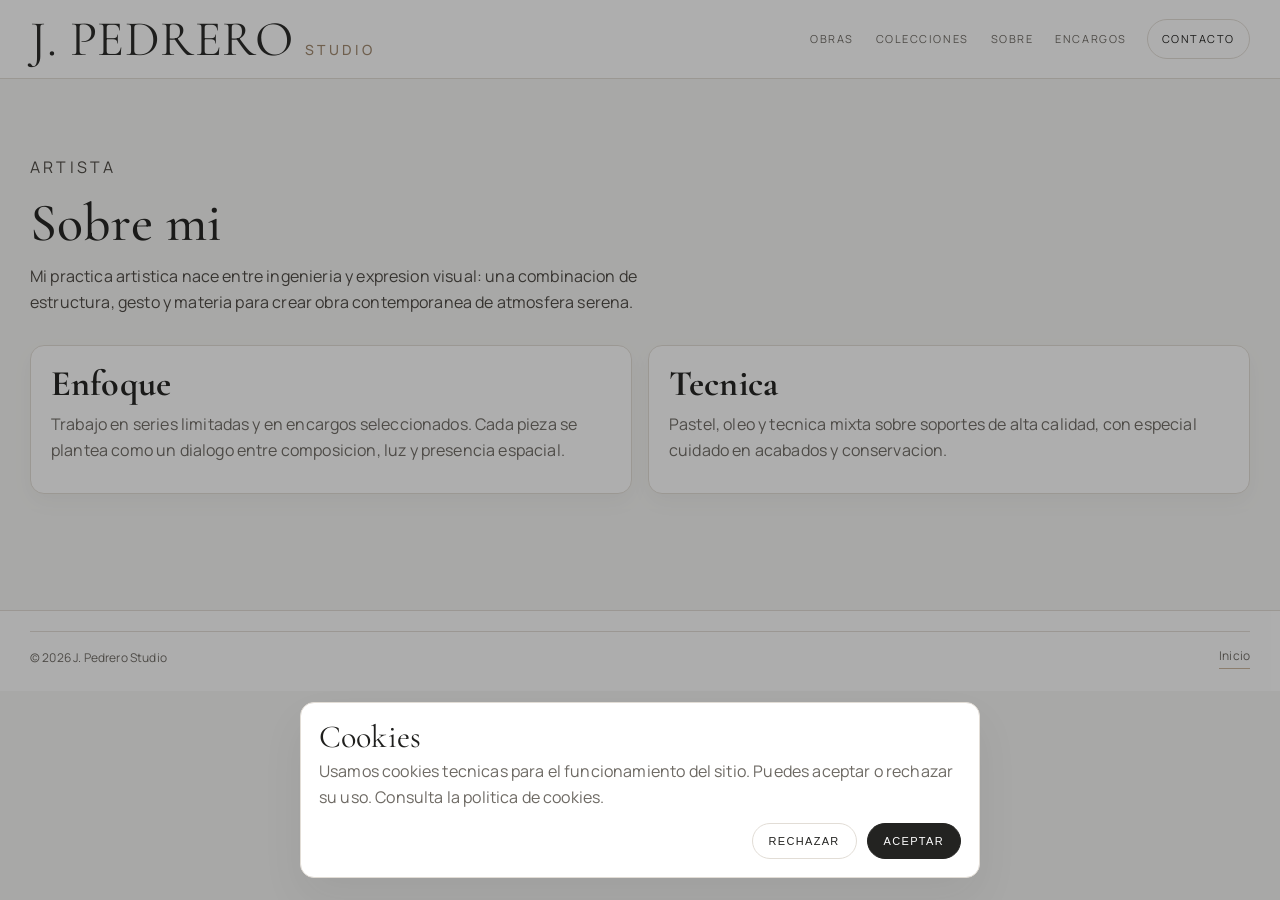
==== about/index.html @ 7ccb0847 "Nuevo formato de la web" ====
<!doctype html>
<html lang="es">
<head>
  <meta charset="utf-8" />
  <meta name="viewport" content="width=device-width,initial-scale=1" />
  <title>Sobre | J. Pedrero Studio</title>
  <meta name="theme-color" content="#f6f6f4" />
  <link rel="icon" type="image/png" href="../assets/img/site/icon.png" />
  <link rel="preconnect" href="https://fonts.googleapis.com" />
  <link rel="preconnect" href="https://fonts.gstatic.com" crossorigin />
  <link href="https://fonts.googleapis.com/css2?family=Cormorant+Garamond:wght@400;500;600&family=Manrope:wght@300;400;500;600&display=swap" rel="stylesheet" />
  <link rel="stylesheet" href="../assets/css/styles.css" />
</head>
<body>
  <header class="site-header" id="top">
    <div class="container header-inner">
      <a class="brand" href="../index.html" aria-label="Inicio">
        <span class="brand-main">J. PEDRERO</span>
        <span class="brand-sub">Studio</span>
      </a>

      <button class="nav-toggle" id="navToggle" aria-label="Abrir menu" aria-expanded="false">
        <span></span><span></span><span></span>
      </button>

      <nav class="site-nav" id="siteNav" aria-label="Navegacion principal">
        <a href="../works/index.html">Obras</a>
        <a href="../collections/index.html">Colecciones</a>
        <a href="index.html">Sobre</a>
        <a href="../commissions/index.html">Encargos</a>
        <a class="nav-cta" href="../contact/index.html">Contacto</a>
      </nav>
    </div>
  </header>

  <main class="page-main">
    <section class="container page-hero">
      <p class="kicker">Artista</p>
      <h1>Sobre mi</h1>
      <p>
        Mi practica artistica nace entre ingenieria y expresion visual: una combinacion de estructura,
        gesto y materia para crear obra contemporanea de atmosfera serena.
      </p>
    </section>

    <section class="container page-grid">
      <article class="page-box">
        <h2>Enfoque</h2>
        <p>
          Trabajo en series limitadas y en encargos seleccionados. Cada pieza se plantea como un dialogo
          entre composicion, luz y presencia espacial.
        </p>
      </article>

      <article class="page-box">
        <h2>Tecnica</h2>
        <p>
          Pastel, oleo y tecnica mixta sobre soportes de alta calidad, con especial cuidado en acabados y conservacion.
        </p>
      </article>
    </section>
  </main>

  <footer class="site-footer">
    <div class="container footer-bottom">
      <span class="fineprint">&copy; <span id="year"></span> J. Pedrero Studio</span>
      <a class="link fineprint" href="../index.html">Inicio</a>
    </div>
  </footer>

  <script src="../assets/js/main.js"></script>
</body>
</html>
---- assets/css/styles.css ----
:root {
  --bg: #f6f6f4;
  --surface: #ffffff;
  --surface-soft: #f1f0ed;
  --text: #1f1f1d;
  --muted: #6d6963;
  --line: #e2ddd6;
  --accent: #b99f84;
  --accent-soft: #ece2d7;

  --serif: "Cormorant Garamond", serif;
  --sans: "Manrope", "Avenir Next", "Segoe UI", sans-serif;

  --radius: 14px;
  --radius-soft: 10px;
  --max: 1220px;
  --shadow: 0 20px 44px rgba(31, 31, 29, 0.06);
  --shadow-soft: 0 8px 22px rgba(31, 31, 29, 0.04);
}

* { box-sizing: border-box; }
html, body { min-height: 100%; }

html {
  background: #f6f6f4;
}

body {
  margin: 0;
  color: var(--text);
  font-family: var(--sans);
  line-height: 1.62;
  letter-spacing: 0.01em;
  background: transparent;
}

img { max-width: 100%; display: block; }
a { color: inherit; text-decoration: none; }

.container {
  width: min(var(--max), calc(100% - 56px));
  margin: 0 auto;
}

.site-header {
  position: sticky;
  top: 0;
  z-index: 50;
  background: rgba(255, 255, 255, 0.9);
  backdrop-filter: blur(10px);
  border-bottom: 1px solid var(--line);
}

.header-inner {
  display: flex;
  align-items: center;
  justify-content: space-between;
  gap: 16px;
  min-height: 78px;
}

.brand {
  display: inline-flex;
  align-items: baseline;
  gap: 12px;
  white-space: nowrap;
}

.brand-main {
  font-family: var(--serif);
  font-size: 50px;
  line-height: 0.88;
  letter-spacing: 0.01em;
  color: #252523;
}

.brand-sub {
  font-family: var(--sans);
  font-size: 14px;
  font-weight: 500;
  letter-spacing: 0.24em;
  text-transform: uppercase;
  color: #9f876d;
}

.site-nav {
  display: flex;
  align-items: center;
  gap: 18px;
}

.site-nav a {
  font-size: 11px;
  letter-spacing: 0.14em;
  text-transform: uppercase;
  color: var(--muted);
  padding: 8px 2px;
}

.site-nav a:hover { color: var(--text); }

.nav-cta {
  border: 1px solid var(--line);
  border-radius: 999px;
  padding: 10px 14px !important;
  color: var(--text) !important;
  background: var(--surface);
}

.nav-cta:hover {
  border-color: #d0c6b9;
  background: #fcfbfa;
}

.nav-toggle {
  display: none;
  width: 42px;
  height: 42px;
  border-radius: 999px;
  border: 1px solid var(--line);
  background: var(--surface);
  padding: 10px;
}

.nav-toggle span {
  display: block;
  height: 1px;
  margin: 6px 0;
  background: #262624;
}

.hero {
  padding: 84px 0 42px;
}

.hero-grid {
  display: grid;
  grid-template-columns: 0.95fr 1.05fr;
  gap: 44px;
  align-items: center;
}

.hero-copy {
  position: relative;
}

.kicker {
  margin: 0 0 12px;
  font-size: 11px;
  text-transform: uppercase;
  letter-spacing: 0.2em;
  color: var(--muted);
}

.hero h1 {
  margin: 0 0 18px;
  font-family: var(--serif);
  font-weight: 500;
  font-size: clamp(48px, 6vw, 86px);
  line-height: 0.94;
  color: #1c1c1a;
}

.lead {
  margin: 0 0 24px;
  max-width: 48ch;
  color: var(--muted);
  font-size: 17px;
}

.hero-actions {
  display: flex;
  gap: 10px;
  flex-wrap: wrap;
  margin-bottom: 24px;
}

.hero-metrics {
  margin: 0;
  padding: 0;
  display: grid;
  grid-template-columns: repeat(3, minmax(0, 1fr));
  gap: 10px;
}

.hero-metrics div {
  padding: 12px;
  border-radius: var(--radius-soft);
  border: 1px solid var(--line);
  background: rgba(255, 255, 255, 0.85);
}

.hero-metrics dt {
  margin-bottom: 4px;
  font-size: 10px;
  text-transform: uppercase;
  letter-spacing: 0.14em;
  color: var(--muted);
}

.hero-metrics dd {
  margin: 0;
  font-size: 12px;
  color: #3f3b35;
}

.hero-art {
  margin: 0;
  border-radius: var(--radius);
  border: 1px solid var(--line);
  overflow: hidden;
  background: var(--surface);
  box-shadow: var(--shadow);
}

.hero-art img {
  width: 100%;
  aspect-ratio: 3 / 4;
  object-fit: contain;
  background: linear-gradient(180deg, #f5f4f2 0%, #f0eeeb 100%);
  padding: 14px;
}

.hero-art figcaption {
  padding: 14px 16px;
  border-top: 1px solid var(--line);
  display: flex;
  justify-content: space-between;
  gap: 14px;
  background: #faf9f8;
}

.art-title {
  font-family: var(--serif);
  font-size: 28px;
  line-height: 1;
}

.art-meta {
  color: var(--muted);
  font-size: 13px;
}

.section {
  padding: 80px 0;
}

.section-head {
  display: flex;
  justify-content: space-between;
  align-items: flex-end;
  gap: 20px;
  margin-bottom: 26px;
}

.section-head h2 {
  margin: 0;
  font-family: var(--serif);
  font-weight: 500;
  font-size: clamp(38px, 4vw, 62px);
  line-height: 0.98;
}

.section-head p {
  margin: 0;
  max-width: 52ch;
  color: var(--muted);
  font-size: 15px;
}

.section-foot { margin-top: 18px; }

.btn {
  display: inline-flex;
  align-items: center;
  justify-content: center;
  border-radius: 999px;
  border: 1px solid #232321;
  background: #232321;
  color: #fff;
  padding: 11px 16px;
  font-size: 11px;
  letter-spacing: 0.12em;
  text-transform: uppercase;
  transition: all 0.2s ease;
}

.btn:hover {
  background: #2f2f2c;
  transform: translateY(-1px);
}

.btn-ghost {
  background: #fff;
  color: #232321;
  border-color: var(--line);
}

.btn-ghost:hover {
  border-color: #cfc2b2;
  background: #fdfcfa;
}

.link {
  display: inline-block;
  color: #2a2927;
  border-bottom: 1px solid #ccb79f;
  padding-bottom: 2px;
}

.link:hover {
  border-bottom-color: #b79879;
}

.fineprint {
  font-size: 12px;
  color: var(--muted);
}

.grid {
  display: grid;
  gap: 16px;
}

.works-grid {
  grid-template-columns: repeat(4, minmax(0, 1fr));
}

.featured-grid {
  display: grid;
  grid-template-columns: repeat(4, minmax(0, 1fr));
  gap: 18px;
}

.featured-card {
  border: 1px solid var(--line);
  border-radius: var(--radius);
  background: #fff;
  overflow: hidden;
  box-shadow: none;
  transition: border-color 0.24s ease, transform 0.24s ease, box-shadow 0.24s ease;
}

.featured-card:hover {
  border-color: #d1c4b4;
  transform: translateY(-2px);
  box-shadow: var(--shadow-soft);
}

.featured-card img {
  width: 100%;
  height: auto;
  aspect-ratio: auto;
  object-fit: fill;
  padding: 0;
  background: transparent;
  transition: transform 0.5s cubic-bezier(0.2, 0.7, 0.2, 1);
}

.featured-card:hover img {
  transform: scale(1.01);
}

.featured-meta {
  padding: 12px 14px;
  display: grid;
  gap: 2px;
}

.featured-title {
  font-family: var(--serif);
  font-size: 23px;
  line-height: 1;
}

.featured-sub {
  color: var(--muted);
  font-size: 11px;
  letter-spacing: 0.08em;
  text-transform: uppercase;
}

.card {
  border: 1px solid var(--line);
  border-radius: var(--radius);
  background: #fff;
  overflow: hidden;
  box-shadow: var(--shadow-soft);
  transition: border-color 0.2s ease, transform 0.2s ease;
}

.card:hover {
  border-color: #d6c8b8;
  transform: translateY(-2px);
}

.card img {
  width: 100%;
  aspect-ratio: 3 / 4;
  object-fit: contain;
  background: linear-gradient(180deg, #f5f4f2 0%, #f0eeeb 100%);
  padding: 12px;
}

.card-meta {
  padding: 14px;
  display: grid;
  gap: 4px;
}

.card-title {
  font-family: var(--serif);
  font-size: 27px;
  line-height: 1;
}

.card-sub {
  color: var(--muted);
  font-size: 12px;
}

.about-grid {
  display: grid;
  grid-template-columns: 1.15fr 0.85fr;
  gap: 24px;
  align-items: start;
}

.about-copy h2,
.page-hero h1 {
  margin: 0 0 14px;
  font-family: var(--serif);
  font-weight: 500;
  font-size: clamp(42px, 4.2vw, 64px);
  line-height: 0.98;
}

.about-copy p,
.page-hero p {
  margin: 0 0 16px;
  max-width: 66ch;
  color: #4a4641;
  font-size: 16px;
}

.about-actions {
  display: flex;
  align-items: center;
  gap: 12px;
  flex-wrap: wrap;
}

.bio-expand {
  max-height: 0;
  opacity: 0;
  overflow: hidden;
  transition: max-height 0.6s ease, opacity 0.3s ease;
}

.bio-expand.open {
  max-height: 1200px;
  opacity: 1;
  margin-top: 20px;
}

.bio-content {
  display: grid;
  grid-template-columns: 1fr;
  gap: 20px;
  padding: 18px;
  border: 1px solid var(--line);
  border-radius: var(--radius);
  background: #fff;
}

.bio-image img {
  width: min(360px, 100%);
  border: 1px solid var(--line);
  border-radius: var(--radius-soft);
  background: #f6f5f2;
}

.page-main {
  padding: 76px 0 96px;
}

.page-hero {
  margin-bottom: 30px;
}

.page-grid {
  display: grid;
  grid-template-columns: repeat(2, minmax(0, 1fr));
  gap: 16px;
}

.contact-layout {
  display: grid;
  grid-template-columns: 1.35fr 0.65fr;
  gap: 16px;
}

.page-box {
  border: 1px solid var(--line);
  border-radius: var(--radius);
  background: #fff;
  padding: 20px;
  box-shadow: var(--shadow-soft);
}

.page-box h2 {
  margin: 0 0 10px;
  font-family: var(--serif);
  font-size: 36px;
  line-height: 0.98;
}

.page-box p,
.page-box li {
  margin: 0 0 10px;
  color: var(--muted);
}

.contact-form {
  display: grid;
  gap: 14px;
}

.form-row {
  display: grid;
  gap: 12px;
}

.two-cols {
  grid-template-columns: repeat(2, minmax(0, 1fr));
}

.form-field {
  display: grid;
  gap: 7px;
}

.form-field span {
  font-size: 11px;
  letter-spacing: 0.12em;
  text-transform: uppercase;
  color: var(--muted);
}

.form-field input,
.form-field textarea {
  width: 100%;
  border: 1px solid var(--line);
  border-radius: var(--radius-soft);
  background: #fff;
  color: var(--text);
  font: inherit;
  padding: 12px 13px;
  outline: none;
  transition: border-color 0.2s ease, box-shadow 0.2s ease;
}

.form-field input:focus,
.form-field textarea:focus {
  border-color: #ccb79f;
  box-shadow: 0 0 0 3px rgba(185, 159, 132, 0.12);
}

.form-field textarea {
  resize: vertical;
  min-height: 140px;
}

.meta {
  font-size: 12px;
  text-transform: uppercase;
  letter-spacing: 0.12em;
  color: var(--muted);
}

.site-footer {
  margin-top: 20px;
  border-top: 1px solid var(--line);
  background: rgba(255, 255, 255, 0.88);
}

.footer-grid {
  display: grid;
  grid-template-columns: 1.2fr 0.6fr 0.8fr;
  gap: 18px;
  padding: 36px 0 0;
}

.brand-footer {
  font-family: var(--serif);
  font-size: 30px;
  line-height: 1;
}

.brand-footer span {
  font-family: var(--sans);
  font-size: 11px;
  text-transform: uppercase;
  letter-spacing: 0.18em;
  color: var(--muted);
  margin-left: 8px;
}

.footer-links {
  display: flex;
  flex-direction: column;
  gap: 8px;
}

.footer-links a {
  font-size: 12px;
  color: #49453f;
}

.footer-links a:hover { color: #1e1e1c; }

.footer-bottom {
  display: flex;
  align-items: center;
  justify-content: space-between;
  gap: 16px;
  border-top: 1px solid var(--line);
  margin-top: 20px;
  padding: 14px 0 22px;
}

.reveal-item {
  opacity: 0;
  transform: translateY(18px);
  filter: blur(2px);
  transition:
    opacity 0.7s cubic-bezier(0.2, 0.7, 0.2, 1),
    transform 0.7s cubic-bezier(0.2, 0.7, 0.2, 1),
    filter 0.7s cubic-bezier(0.2, 0.7, 0.2, 1);
  transition-delay: var(--reveal-delay, 0ms);
}

.reveal-item.is-visible {
  opacity: 1;
  transform: translateY(0);
  filter: blur(0);
}

.zoom-host {
  position: relative;
}

.zoom-btn {
  position: absolute;
  top: 10px;
  right: 10px;
  width: 38px;
  height: 38px;
  border: 1px solid rgba(255, 255, 255, 0.75);
  border-radius: 999px;
  background: rgba(24, 24, 22, 0.46);
  color: #fff;
  display: inline-flex;
  align-items: center;
  justify-content: center;
  cursor: pointer;
  z-index: 4;
  opacity: 0;
  transform: translateY(4px);
  transition: opacity 0.2s ease, transform 0.2s ease, background 0.2s ease;
}

.zoom-btn:hover {
  background: rgba(24, 24, 22, 0.68);
}

.zoom-host:hover .zoom-btn,
.zoom-host:focus-within .zoom-btn {
  opacity: 1;
  transform: translateY(0);
}

.zoom-btn svg {
  width: 18px;
  height: 18px;
  pointer-events: none;
}

.image-lightbox {
  position: fixed;
  inset: 0;
  z-index: 1200;
  background: rgba(10, 10, 10, 0.84);
  display: none;
  align-items: center;
  justify-content: center;
  padding: 28px;
}

.image-lightbox.is-open {
  display: flex;
}

.image-lightbox-stage {
  position: relative;
  width: auto;
  max-width: min(92vw, 1200px);
  max-height: 92vh;
}

.image-lightbox img {
  width: auto;
  max-width: min(92vw, 1200px);
  max-height: 92vh;
  object-fit: contain;
  border-radius: 12px;
  background: transparent;
}

.image-lightbox-close {
  position: absolute;
  top: -14px;
  right: -14px;
  width: 42px;
  height: 42px;
  border: 1px solid rgba(255, 255, 255, 0.38);
  border-radius: 999px;
  background: rgba(18, 18, 18, 0.82);
  color: #fff;
  font-size: 22px;
  line-height: 1;
  cursor: pointer;
}

body.lightbox-open {
  overflow: hidden;
}

body.cookie-open {
  overflow: hidden;
}

.cookie-consent {
  position: fixed;
  inset: 0;
  z-index: 1000;
  background: rgba(20, 20, 18, 0.34);
  display: grid;
  place-items: end center;
  padding: 22px;
}

.cookie-consent-box {
  width: min(680px, 100%);
  border: 1px solid var(--line);
  border-radius: var(--radius);
  background: #fff;
  padding: 18px;
  box-shadow: var(--shadow);
}

.cookie-consent-title {
  margin: 0 0 6px;
  font-family: var(--serif);
  font-size: 32px;
  line-height: 1;
}

.cookie-consent-text {
  margin: 0 0 12px;
  color: var(--muted);
}

.cookie-consent-actions {
  display: flex;
  gap: 10px;
  justify-content: flex-end;
  flex-wrap: wrap;
}

@media (max-width: 1120px) {
  .hero-grid { grid-template-columns: 1fr; }
  .works-grid { grid-template-columns: repeat(3, minmax(0, 1fr)); }
  .featured-grid { grid-template-columns: repeat(2, minmax(0, 1fr)); }
}

@media (max-width: 980px) {
  .about-grid,
  .page-grid,
  .contact-layout,
  .footer-grid {
    grid-template-columns: 1fr;
  }

  .section-head {
    flex-direction: column;
    align-items: flex-start;
  }
}

@media (max-width: 820px) {
  .works-grid { grid-template-columns: repeat(2, minmax(0, 1fr)); }
  .featured-grid { grid-template-columns: repeat(2, minmax(0, 1fr)); }
  .hero h1 { font-size: clamp(42px, 12vw, 64px); }
}

@media (max-width: 720px) {
  .container { width: min(var(--max), calc(100% - 34px)); }
  .header-inner { min-height: 72px; }

  .brand-main { font-size: 36px; }
  .brand-sub { font-size: 10px; }

  .nav-toggle { display: block; }

  .site-nav {
    position: absolute;
    right: 16px;
    top: 64px;
    min-width: 230px;
    border: 1px solid var(--line);
    border-radius: var(--radius-soft);
    background: rgba(255, 255, 255, 0.98);
    padding: 12px;
    display: none;
    flex-direction: column;
    align-items: flex-start;
    gap: 8px;
    box-shadow: var(--shadow-soft);
  }

  .site-nav.is-open { display: flex; }
  .works-grid { grid-template-columns: 1fr; }
  .featured-grid { grid-template-columns: 1fr; }
  .hero-metrics { grid-template-columns: 1fr; }
  .two-cols { grid-template-columns: 1fr; }
  .zoom-btn {
    opacity: 1;
    transform: translateY(0);
  }
}

@media (prefers-reduced-motion: reduce) {
  .reveal-item {
    opacity: 1;
    transform: none;
    filter: none;
    transition: none;
  }

  .featured-card img {
    transition: none;
  }
}
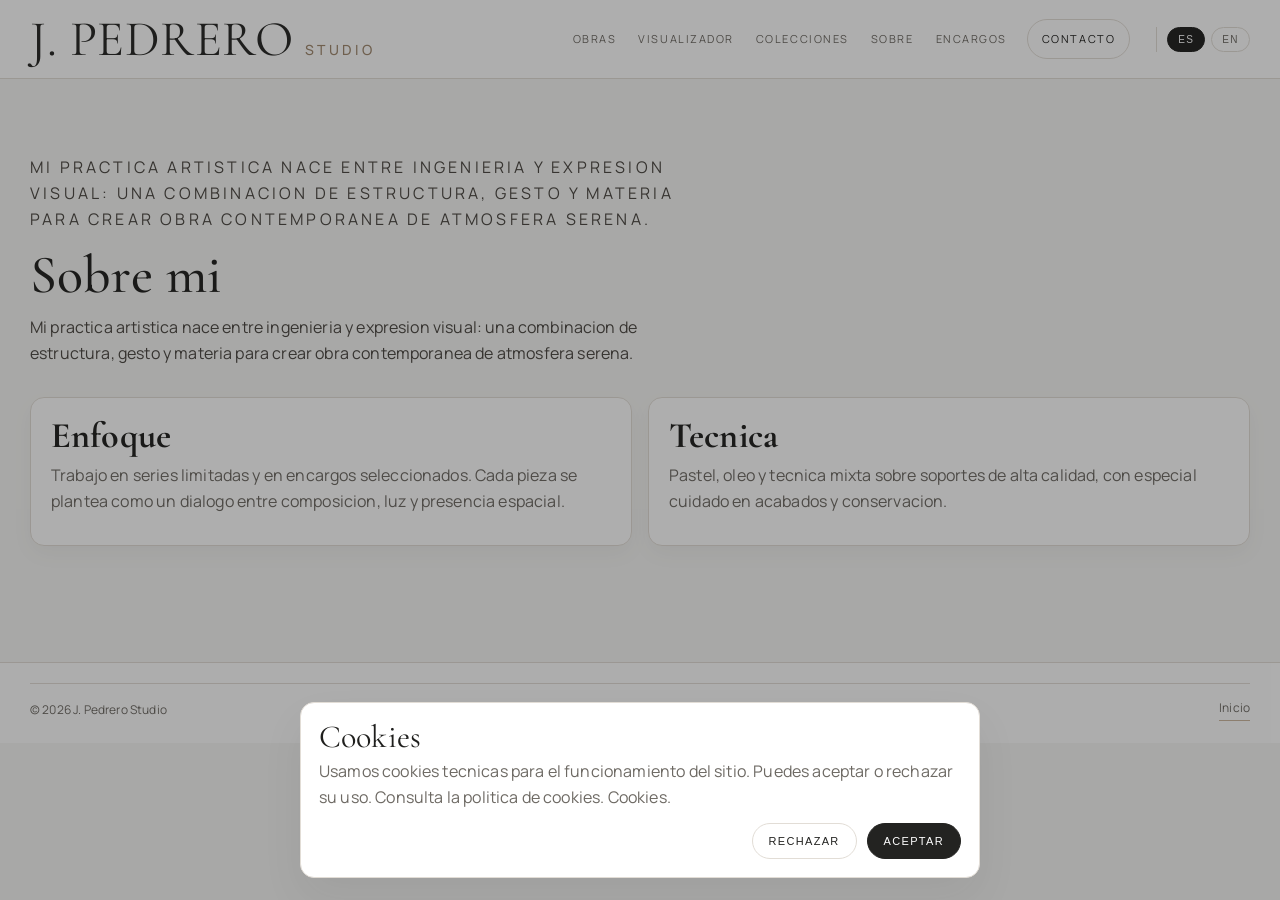
==== commit 68a06115: "visualizador" ====
--- a/about/index.html
+++ b/about/index.html
@@ -25,6 +25,7 @@
 
       <nav class="site-nav" id="siteNav" aria-label="Navegacion principal">
         <a href="../works/index.html">Obras</a>
+        <a href="../visualizer/index.html">Visualizador</a>
         <a href="../collections/index.html">Colecciones</a>
         <a href="index.html">Sobre</a>
         <a href="../commissions/index.html">Encargos</a>
@@ -68,6 +69,8 @@
     </div>
   </footer>
 
-  <script src="../assets/js/main.js"></script>
+  <script src="../assets/js/main.js?v=20260327-1"></script>
 </body>
 </html>
+
+
--- a/assets/css/styles.css
+++ b/assets/css/styles.css
@@ -89,6 +89,47 @@
   gap: 18px;
 }
 
+.lang-switcher {
+  display: inline-flex;
+  align-items: center;
+  gap: 6px;
+  margin-left: 8px;
+  padding-left: 10px;
+  border-left: 1px solid var(--line);
+}
+
+.lang-switcher-floating {
+  position: fixed;
+  top: 16px;
+  right: 16px;
+  z-index: 1001;
+  margin-left: 0;
+  padding: 8px;
+  border-left: 0;
+  border: 1px solid var(--line);
+  border-radius: 999px;
+  background: rgba(255, 255, 255, 0.96);
+  backdrop-filter: blur(8px);
+}
+
+.lang-btn {
+  border: 1px solid var(--line);
+  background: #fff;
+  color: var(--muted);
+  border-radius: 999px;
+  padding: 6px 10px;
+  font-size: 10px;
+  letter-spacing: 0.14em;
+  text-transform: uppercase;
+  cursor: pointer;
+}
+
+.lang-btn.is-active {
+  background: #1f1f1d;
+  color: #fff;
+  border-color: #1f1f1d;
+}
+
 .site-nav a {
   font-size: 11px;
   letter-spacing: 0.14em;
@@ -129,6 +170,256 @@
   background: #262624;
 }
 
+.book-hero {
+  padding-top: 58px;
+}
+
+.book-hero-head {
+  display: flex;
+  justify-content: space-between;
+  align-items: flex-end;
+  gap: 24px;
+  margin-bottom: 22px;
+}
+
+.book-hero-head h1 {
+  margin: 0;
+  font-family: var(--serif);
+  font-size: clamp(44px, 5vw, 72px);
+  line-height: 0.95;
+  font-weight: 500;
+}
+
+.book-hero-head .lead {
+  margin: 0;
+  max-width: 44ch;
+}
+
+.book-stage {
+  display: grid;
+  gap: 16px;
+}
+
+.art-book-section {
+  width: 100%;
+}
+
+.art-book-shell {
+  width: 100%;
+  display: grid;
+  gap: 16px;
+}
+
+.art-book-stage {
+  display: flex;
+  justify-content: center;
+}
+
+.art-book-spread {
+  position: relative;
+  width: min(1240px, 94vw);
+  aspect-ratio: 16 / 9.4;
+  min-height: 700px;
+  display: grid;
+  grid-template-columns: 1fr 1fr;
+  border-radius: 24px;
+  overflow: hidden;
+  background: #f5f1eb;
+  border: 1px solid #d8d0c6;
+  box-shadow: 0 30px 80px rgba(0, 0, 0, 0.1);
+}
+
+.art-page {
+  position: relative;
+  min-width: 0;
+  min-height: 0;
+  box-shadow: inset 0 0 20px rgba(0, 0, 0, 0.03);
+}
+
+.art-page-content {
+  width: 100%;
+  height: 100%;
+}
+
+.art-page-left {
+  background: linear-gradient(180deg, #f3eee7 0%, #efeae3 100%);
+  padding: clamp(34px, 4vw, 62px);
+  display: flex;
+  align-items: center;
+  justify-content: center;
+  z-index: 1;
+}
+
+.art-page-right {
+  background: linear-gradient(180deg, #f8f5f1 0%, #f5f2ed 100%);
+  padding: clamp(18px, 2.2vw, 30px);
+  z-index: 1;
+  display: flex;
+  align-items: center;
+  justify-content: center;
+}
+
+.art-meta {
+  max-width: 420px;
+}
+
+.art-meta .studio {
+  display: inline-block;
+  margin-bottom: 12px;
+  font-size: 11px;
+  letter-spacing: 0.2em;
+  text-transform: uppercase;
+  color: var(--muted);
+}
+
+.art-meta h2 {
+  margin: 0 0 14px;
+  font-family: var(--serif);
+  font-size: clamp(44px, 4.3vw, 66px);
+  line-height: 0.9;
+  font-weight: 500;
+  color: #272624;
+}
+
+.art-meta p {
+  margin: 0 0 18px;
+  max-width: 30ch;
+  color: #66625b;
+}
+
+.art-meta .meta {
+  display: grid;
+  gap: 8px;
+  font-size: 13px;
+  letter-spacing: 0.05em;
+  text-transform: uppercase;
+  color: #4b473f;
+}
+
+.art-artwork-panel {
+  width: 100%;
+  height: 100%;
+  display: flex;
+  align-items: center;
+  justify-content: center;
+}
+
+.art-artwork-frame {
+  width: 100%;
+  height: 100%;
+  border-radius: 14px;
+  border: 1px solid #dfd8cf;
+  background: linear-gradient(180deg, #fbfaf8 0%, #f7f4ef 100%);
+  box-shadow: inset 0 0 0 1px rgba(255, 255, 255, 0.65);
+  padding: clamp(14px, 1.8vw, 22px);
+  display: flex;
+  align-items: center;
+  justify-content: center;
+  position: relative;
+  overflow: hidden;
+}
+
+.art-artwork-image {
+  display: block;
+  width: 100%;
+  height: 100%;
+  max-width: 100%;
+  max-height: 100%;
+  object-fit: contain;
+  object-position: center;
+}
+
+.art-artwork-placeholder {
+  position: absolute;
+  inset: 0;
+  display: flex;
+  align-items: center;
+  justify-content: center;
+  text-align: center;
+  padding: 20px;
+  color: #7a756e;
+  font-size: 13px;
+  letter-spacing: 0.08em;
+  text-transform: uppercase;
+  background: linear-gradient(180deg, #f7f3ec 0%, #f2ede6 100%);
+}
+
+.art-artwork-placeholder[hidden] {
+  display: none !important;
+}
+
+.art-book-gutter {
+  position: absolute;
+  left: 50%;
+  top: 0;
+  bottom: 0;
+  width: 24px;
+  transform: translateX(-50%);
+  background: linear-gradient(90deg, rgba(72, 57, 40, 0.14), rgba(255, 255, 255, 0.32), rgba(72, 57, 40, 0.14));
+  z-index: 3;
+  pointer-events: none;
+}
+
+.art-page-flip-layer {
+  position: absolute;
+  inset: 0 0 0 50%;
+  z-index: 5;
+  pointer-events: none;
+  display: none;
+  perspective: 2200px;
+}
+
+.art-page-flip-layer.is-active {
+  display: block;
+}
+
+.art-flip-sheet {
+  position: absolute;
+  inset: 0;
+  transform-style: preserve-3d;
+  transform-origin: left center;
+  will-change: transform, filter;
+}
+
+.art-flip-sheet::after {
+  content: "";
+  position: absolute;
+  inset: 0;
+  pointer-events: none;
+  background: linear-gradient(90deg, rgba(24, 18, 12, 0.18), transparent 22%, transparent 74%, rgba(24, 18, 12, 0.12));
+  opacity: 0.7;
+}
+
+.art-flip-face {
+  position: absolute;
+  inset: 0;
+  backface-visibility: hidden;
+  background-size: contain;
+  background-position: center center;
+  background-repeat: no-repeat;
+  border-left: 1px solid #dfd8cf;
+  background-color: #f7f5f1;
+}
+
+.art-flip-back {
+  transform: rotateY(180deg);
+}
+
+.art-book-controls {
+  display: flex;
+  align-items: center;
+  justify-content: center;
+  gap: 10px;
+}
+
+.art-book-pagination {
+  min-width: 76px;
+  text-align: center;
+  font-size: 12px;
+  letter-spacing: 0.12em;
+  text-transform: uppercase;
+  color: var(--muted);
+}
 .hero {
   padding: 84px 0 42px;
 }
@@ -219,6 +510,25 @@
   object-fit: contain;
   background: linear-gradient(180deg, #f5f4f2 0%, #f0eeeb 100%);
   padding: 14px;
+}
+
+.hero-art .work-model-wrap {
+  width: 100%;
+  aspect-ratio: 3 / 4;
+  background: linear-gradient(180deg, #f5f4f2 0%, #f0eeeb 100%);
+  padding: 14px;
+}
+
+.hero-art .work-model-wrap[hidden] {
+  display: none;
+}
+
+.hero-art model-viewer {
+  width: 100%;
+  height: 100%;
+  display: block;
+  background: transparent;
+  --poster-color: transparent;
 }
 
 .hero-art figcaption {
@@ -548,6 +858,7 @@
 }
 
 .form-field input,
+.form-field select,
 .form-field textarea {
   width: 100%;
   border: 1px solid var(--line);
@@ -561,6 +872,7 @@
 }
 
 .form-field input:focus,
+.form-field select:focus,
 .form-field textarea:focus {
   border-color: #ccb79f;
   box-shadow: 0 0 0 3px rgba(185, 159, 132, 0.12);
@@ -569,6 +881,128 @@
 .form-field textarea {
   resize: vertical;
   min-height: 140px;
+}
+
+.visualizer-layout {
+  display: grid;
+  grid-template-columns: minmax(320px, 0.42fr) minmax(0, 0.58fr);
+  gap: 16px;
+}
+
+.visualizer-controls {
+  display: grid;
+  gap: 14px;
+  align-content: start;
+}
+
+.visualizer-controls h2 {
+  margin-bottom: 2px;
+}
+
+.visualizer-stage-card {
+  display: grid;
+  gap: 12px;
+}
+
+.visualizer-stage-wrap {
+  border: 1px solid var(--line);
+  border-radius: 12px;
+  padding: 12px;
+  background: linear-gradient(180deg, #f8f6f3 0%, #f2eee9 100%);
+}
+
+.visualizer-stage {
+  position: relative;
+  width: 100%;
+  aspect-ratio: 4 / 3;
+  border-radius: 10px;
+  overflow: hidden;
+  background: #ebe8e4;
+  user-select: none;
+}
+
+.viz-room-image {
+  position: absolute;
+  inset: 0;
+  width: 100%;
+  height: 100%;
+  object-fit: contain;
+  background: #ece9e4;
+}
+
+.viz-room-image[hidden],
+.viz-painting[hidden],
+.viz-placeholder[hidden],
+.viz-placeholder.is-hidden {
+  display: none !important;
+}
+
+.viz-painting {
+  position: absolute;
+  left: 50%;
+  top: 52%;
+  width: 34%;
+  max-width: none;
+  cursor: grab;
+  transform-origin: center center;
+  will-change: left, top, transform, width, filter;
+  filter: drop-shadow(0 6px 20px rgba(0, 0, 0, 0.26));
+}
+
+.viz-painting.is-dragging {
+  cursor: grabbing;
+}
+
+.viz-placeholder {
+  position: absolute;
+  inset: 0;
+  display: grid;
+  place-items: center;
+  padding: 20px;
+  text-align: center;
+  color: #7c776e;
+  font-size: 13px;
+  letter-spacing: 0.08em;
+  text-transform: uppercase;
+  background:
+    radial-gradient(circle at 18% 20%, rgba(255, 255, 255, 0.7), rgba(255, 255, 255, 0) 34%),
+    linear-gradient(180deg, #f1ede8 0%, #e8e3dc 100%);
+}
+
+.visualizer-range-row {
+  display: grid;
+  gap: 6px;
+}
+
+.visualizer-range-head {
+  display: flex;
+  align-items: center;
+  justify-content: space-between;
+  gap: 10px;
+  font-size: 11px;
+  letter-spacing: 0.12em;
+  text-transform: uppercase;
+  color: var(--muted);
+}
+
+.visualizer-range-head strong {
+  font-size: 11px;
+  color: #2a2926;
+}
+
+.visualizer-range-row input[type="range"] {
+  width: 100%;
+}
+
+.visualizer-actions {
+  display: flex;
+  align-items: center;
+  gap: 10px;
+  flex-wrap: wrap;
+}
+
+.visualizer-note {
+  margin: 0;
 }
 
 .meta {
@@ -708,13 +1142,53 @@
   max-height: 92vh;
 }
 
-.image-lightbox img {
+.image-lightbox.is-model .image-lightbox-stage {
+  width: min(92vw, 1200px);
+  height: min(92vh, 880px);
+  max-height: none;
+}
+
+.image-lightbox-image {
   width: auto;
   max-width: min(92vw, 1200px);
   max-height: 92vh;
   object-fit: contain;
   border-radius: 12px;
   background: transparent;
+}
+
+.image-lightbox-model {
+  width: 100%;
+  height: 100%;
+  display: block;
+  border-radius: 12px;
+  background: linear-gradient(180deg, #f5f4f2 0%, #f0eeeb 100%);
+  --poster-color: transparent;
+}
+
+.image-lightbox-image[hidden],
+.image-lightbox-model[hidden] {
+  display: none !important;
+}
+
+.image-lightbox-error {
+  position: absolute;
+  left: 16px;
+  right: 16px;
+  bottom: 16px;
+  margin: 0;
+  padding: 10px 12px;
+  border-radius: 10px;
+  background: rgba(18, 18, 18, 0.78);
+  color: #fff;
+  font-size: 13px;
+  line-height: 1.35;
+  text-align: center;
+  letter-spacing: 0.02em;
+}
+
+.image-lightbox-error[hidden] {
+  display: none !important;
 }
 
 .image-lightbox-close {
@@ -788,11 +1262,17 @@
   .about-grid,
   .page-grid,
   .contact-layout,
-  .footer-grid {
+  .footer-grid,
+  .visualizer-layout {
     grid-template-columns: 1fr;
   }
 
   .section-head {
+    flex-direction: column;
+    align-items: flex-start;
+  }
+
+  .book-hero-head {
     flex-direction: column;
     align-items: flex-start;
   }
@@ -802,6 +1282,22 @@
   .works-grid { grid-template-columns: repeat(2, minmax(0, 1fr)); }
   .featured-grid { grid-template-columns: repeat(2, minmax(0, 1fr)); }
   .hero h1 { font-size: clamp(42px, 12vw, 64px); }
+
+  .art-book-spread {
+    min-height: 560px;
+  }
+
+  .art-page-left {
+    padding: 28px;
+  }
+
+  .art-page-right {
+    padding: 16px;
+  }
+
+  .art-meta h2 {
+    font-size: clamp(34px, 6vw, 48px);
+  }
 }
 
 @media (max-width: 720px) {
@@ -829,11 +1325,35 @@
     box-shadow: var(--shadow-soft);
   }
 
+  .lang-switcher {
+    border-left: 0;
+    margin-left: 0;
+    padding-left: 0;
+  }
+
   .site-nav.is-open { display: flex; }
   .works-grid { grid-template-columns: 1fr; }
   .featured-grid { grid-template-columns: 1fr; }
   .hero-metrics { grid-template-columns: 1fr; }
   .two-cols { grid-template-columns: 1fr; }
+  .art-book-spread {
+    grid-template-columns: 1fr;
+    aspect-ratio: auto;
+    min-height: 0;
+  }
+  .art-page-left {
+    min-height: 340px;
+  }
+  .art-page-right {
+    min-height: 340px;
+  }
+  .art-book-gutter,
+  .art-page-flip-layer {
+    display: none !important;
+  }
+  .art-book-controls {
+    gap: 8px;
+  }
   .zoom-btn {
     opacity: 1;
     transform: translateY(0);
@@ -852,3 +1372,5 @@
     transition: none;
   }
 }
+
+
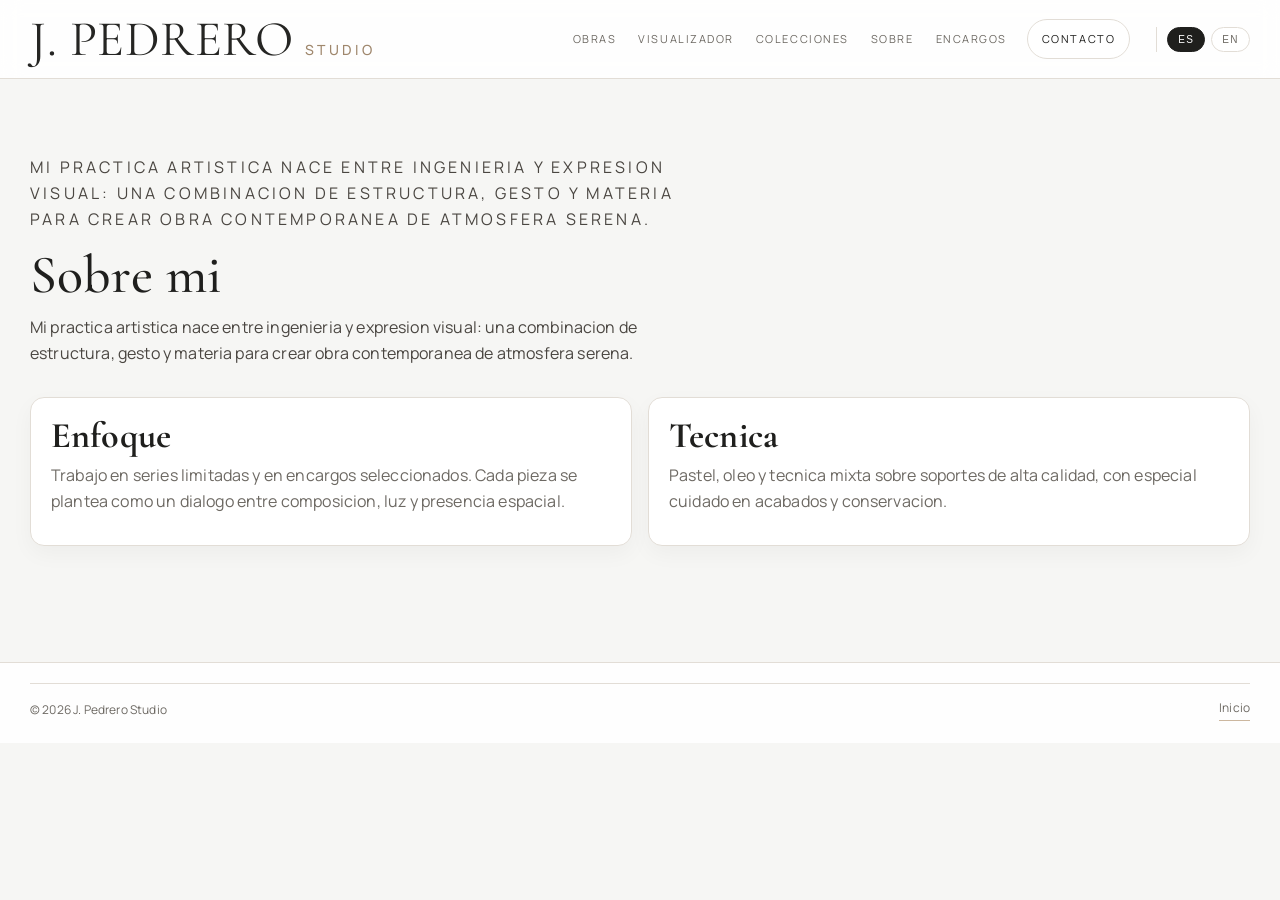
==== commit 4ecd0b24: "visualizador para movil 2" ====
--- a/about/index.html
+++ b/about/index.html
@@ -69,8 +69,9 @@
     </div>
   </footer>
 
-  <script src="../assets/js/main.js?v=20260327-1"></script>
+  <script src="../assets/js/main.js?v=20260327-2"></script>
 </body>
 </html>
 
 
+
--- a/assets/css/styles.css
+++ b/assets/css/styles.css
@@ -931,26 +931,57 @@
 }
 
 .viz-room-image[hidden],
-.viz-painting[hidden],
+.viz-artwork-layer[hidden],
+.viz-painting-fallback[hidden],
 .viz-placeholder[hidden],
 .viz-placeholder.is-hidden {
   display: none !important;
 }
 
-.viz-painting {
+.viz-artwork-layer {
   position: absolute;
   left: 50%;
   top: 52%;
   width: 34%;
+  aspect-ratio: 3 / 4;
   max-width: none;
   cursor: grab;
+  touch-action: none;
   transform-origin: center center;
   will-change: left, top, transform, width, filter;
   filter: drop-shadow(0 6px 20px rgba(0, 0, 0, 0.26));
 }
 
-.viz-painting.is-dragging {
+.viz-artwork-layer.is-dragging {
   cursor: grabbing;
+}
+
+.viz-artwork-layer.is-model-mode {
+  cursor: default;
+  touch-action: auto;
+}
+
+.viz-painting-model {
+  position: absolute;
+  inset: 0;
+  width: 100%;
+  height: 100%;
+  display: block;
+  pointer-events: none;
+  --poster-color: transparent;
+}
+
+.viz-artwork-layer.is-model-mode .viz-painting-model {
+  pointer-events: auto;
+}
+
+.viz-painting-fallback {
+  position: absolute;
+  inset: 0;
+  width: 100%;
+  height: 100%;
+  object-fit: contain;
+  pointer-events: none;
 }
 
 .viz-placeholder {
@@ -999,6 +1030,35 @@
   align-items: center;
   gap: 10px;
   flex-wrap: wrap;
+}
+
+.visualizer-mode {
+  display: flex;
+  gap: 8px;
+  flex-wrap: wrap;
+}
+
+.visualizer-mode-btn {
+  border: 1px solid var(--line);
+  background: #fff;
+  color: #2b2926;
+  border-radius: 999px;
+  padding: 9px 14px;
+  font-size: 11px;
+  letter-spacing: 0.1em;
+  text-transform: uppercase;
+  cursor: pointer;
+  transition: background-color 0.2s ease, color 0.2s ease, border-color 0.2s ease;
+}
+
+.visualizer-mode-btn:hover {
+  border-color: #bfa47d;
+}
+
+.visualizer-mode-btn.is-active {
+  background: #20211f;
+  color: #fff;
+  border-color: #20211f;
 }
 
 .visualizer-note {
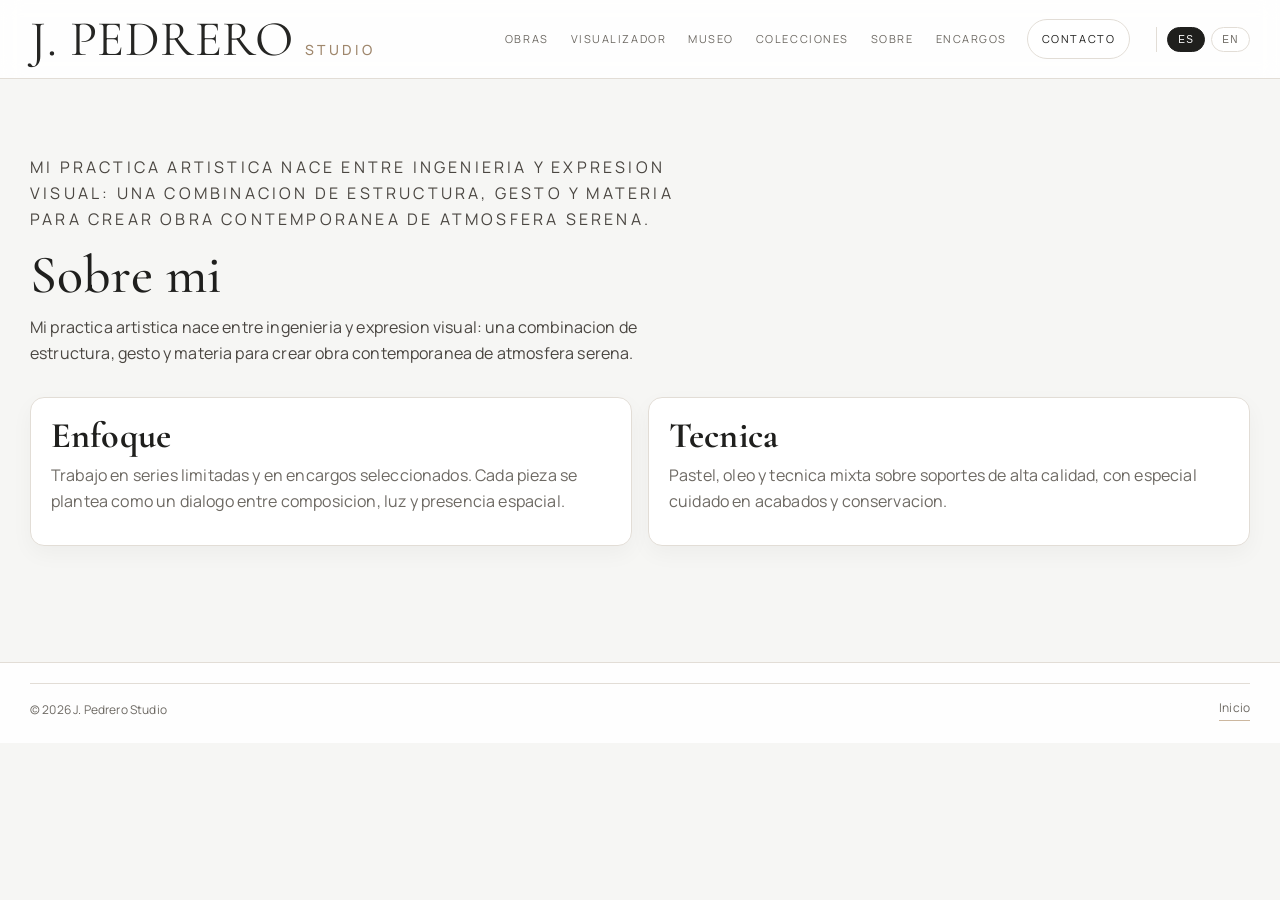
==== commit 2de9f5cd: "Musseum 3D" ====
--- a/about/index.html
+++ b/about/index.html
@@ -5,7 +5,7 @@
   <meta name="viewport" content="width=device-width,initial-scale=1" />
   <title>Sobre | J. Pedrero Studio</title>
   <meta name="theme-color" content="#f6f6f4" />
-  <link rel="icon" type="image/png" href="../assets/img/site/icon.png" />
+  <link rel="icon" type="image/svg+xml" href="../assets/img/site/icon-jp.svg?v=2" />
   <link rel="preconnect" href="https://fonts.googleapis.com" />
   <link rel="preconnect" href="https://fonts.gstatic.com" crossorigin />
   <link href="https://fonts.googleapis.com/css2?family=Cormorant+Garamond:wght@400;500;600&family=Manrope:wght@300;400;500;600&display=swap" rel="stylesheet" />
@@ -26,6 +26,7 @@
       <nav class="site-nav" id="siteNav" aria-label="Navegacion principal">
         <a href="../works/index.html">Obras</a>
         <a href="../visualizer/index.html">Visualizador</a>
+        <a href="../museum/index.html">Museo</a>
         <a href="../collections/index.html">Colecciones</a>
         <a href="index.html">Sobre</a>
         <a href="../commissions/index.html">Encargos</a>
@@ -69,7 +70,7 @@
     </div>
   </footer>
 
-  <script src="../assets/js/main.js?v=20260327-2"></script>
+  <script src="../assets/js/main.js?v=20260329-2"></script>
 </body>
 </html>
 
--- a/assets/css/styles.css
+++ b/assets/css/styles.css
@@ -1063,6 +1063,153 @@
 
 .visualizer-note {
   margin: 0;
+}
+
+.museum-main {
+  padding-top: 0;
+}
+
+.museum-full {
+  width: 100vw;
+  margin-left: calc(50% - 50vw);
+}
+
+.museum-layout {
+  display: block;
+}
+
+.museum-stage-card {
+  position: relative;
+  padding: 0;
+  border: 0;
+  border-radius: 0;
+  background: transparent;
+}
+
+.museum-viewport {
+  width: 100vw;
+  height: calc(100vh - 84px);
+  min-height: 560px;
+  border: 0;
+  border-radius: 0;
+  overflow: hidden;
+  background: radial-gradient(circle at 50% 22%, #ece8e1 0%, #dcd6cd 100%);
+}
+
+.museum-viewport.is-interacting {
+  cursor: grab;
+}
+
+.museum-viewport.is-dragging {
+  cursor: grabbing;
+}
+
+.museum-viewport canvas {
+  display: block;
+  width: 100%;
+  height: 100%;
+}
+
+.museum-hud {
+  position: absolute;
+  left: 20px;
+  top: 18px;
+  border-radius: 999px;
+  padding: 10px 14px;
+  background: rgba(17, 17, 17, 0.76);
+  color: rgba(255, 255, 255, 0.94);
+  font-size: 10px;
+  letter-spacing: 0.07em;
+  text-transform: uppercase;
+  opacity: 0;
+  transform: translateY(12px);
+  transition: opacity 0.22s ease, transform 0.22s ease;
+  pointer-events: none;
+}
+
+.museum-hud p {
+  margin: 0;
+}
+
+.museum-hud.is-active {
+  opacity: 1;
+  transform: translateY(0);
+}
+
+.museum-info {
+  position: absolute;
+  right: 20px;
+  top: 18px;
+  width: min(340px, calc(100vw - 44px));
+  border: 1px solid rgba(210, 202, 190, 0.92);
+  border-radius: 14px;
+  background: rgba(250, 247, 242, 0.96);
+  box-shadow: 0 20px 36px rgba(25, 23, 18, 0.18);
+  padding: 14px 14px 12px;
+  backdrop-filter: blur(6px);
+}
+
+.museum-info[hidden] {
+  display: none !important;
+}
+
+.museum-info-close {
+  position: absolute;
+  top: 8px;
+  right: 8px;
+  width: 30px;
+  height: 30px;
+  border: 1px solid #d6ccbe;
+  border-radius: 999px;
+  background: #fff;
+  color: #312d28;
+  font-size: 18px;
+  line-height: 1;
+  cursor: pointer;
+}
+
+.museum-info-kicker {
+  margin: 0 0 2px;
+  font-size: 10px;
+  letter-spacing: 0.16em;
+  text-transform: uppercase;
+  color: #7d756a;
+}
+
+.museum-info-title {
+  margin: 0 22px 6px 0;
+  font-family: var(--serif);
+  font-size: 36px;
+  line-height: 0.92;
+  font-weight: 500;
+  color: #252321;
+}
+
+.museum-info-meta {
+  margin: 0 0 8px;
+  font-size: 14px;
+  color: #5f584f;
+}
+
+.museum-info-text {
+  margin: 0 0 10px;
+  color: #5f584f;
+  font-size: 14px;
+  line-height: 1.5;
+}
+
+.museum-info-link {
+  display: inline-flex;
+  align-items: center;
+  justify-content: center;
+  border: 1px solid #22211f;
+  border-radius: 999px;
+  background: #22211f;
+  color: #fff;
+  padding: 8px 12px;
+  font-size: 10px;
+  letter-spacing: 0.12em;
+  text-transform: uppercase;
 }
 
 .meta {
@@ -1367,6 +1514,34 @@
   .brand-main { font-size: 36px; }
   .brand-sub { font-size: 10px; }
 
+  .museum-viewport {
+    min-height: 420px;
+    height: calc(100vh - 72px);
+  }
+
+  .museum-hud {
+    left: 14px;
+    right: 14px;
+    top: 12px;
+    border-radius: 12px;
+    font-size: 10px;
+    letter-spacing: 0.05em;
+  }
+
+  .museum-info {
+    top: auto;
+    bottom: 12px;
+    left: 14px;
+    right: 14px;
+    width: auto;
+    border-radius: 12px;
+    padding: 12px;
+  }
+
+  .museum-info-title {
+    font-size: 30px;
+  }
+
   .nav-toggle { display: block; }
 
   .site-nav {
